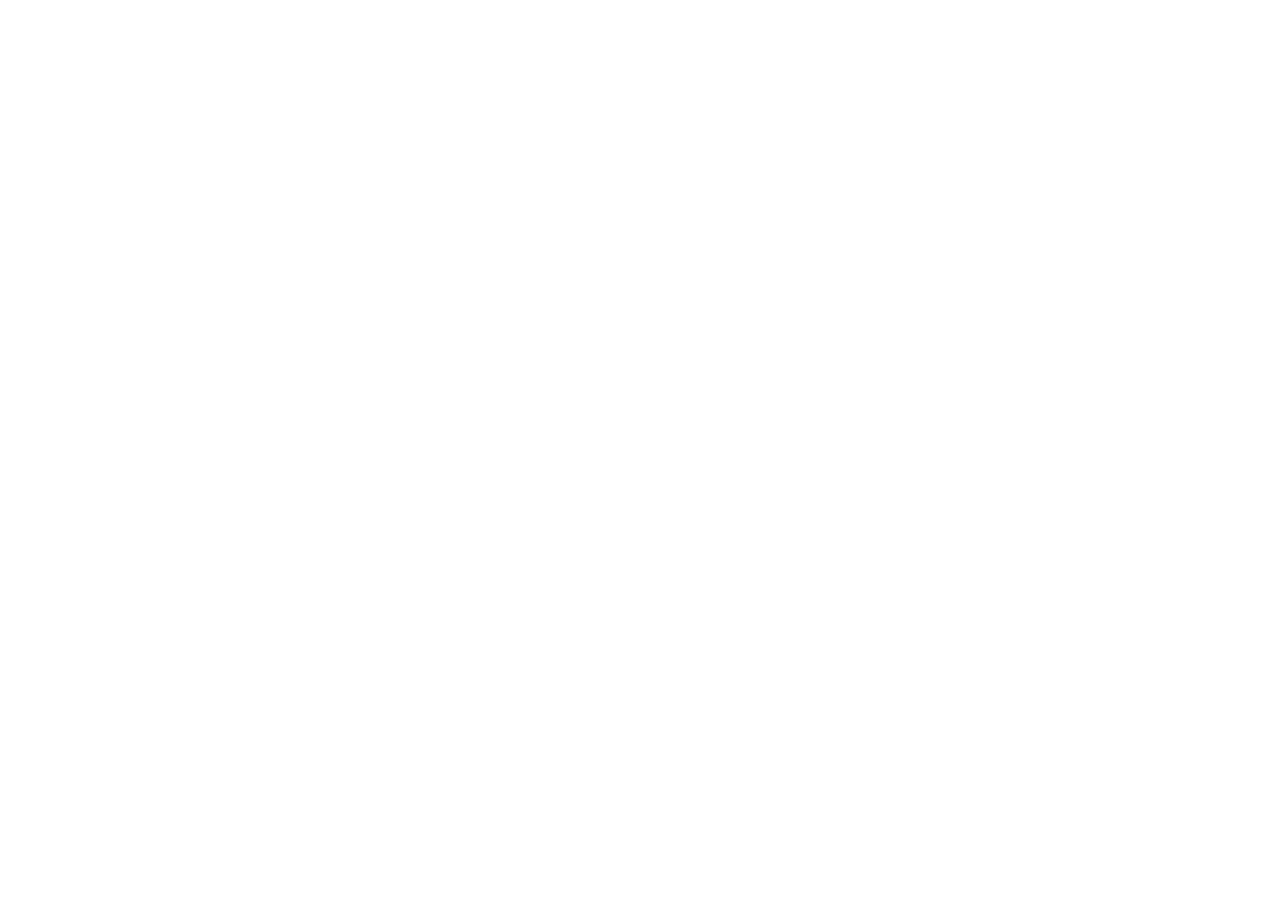
==== index.html @ e9ce58b0 "Add files via upload" ====
<!DOCTYPE html>
<html lang="en">
<head>
    <meta charset="UTF-8">
    <meta http-equiv="X-UA-Compatible" content="IE=edge">
    <meta name="viewport" content="width=device-width, initial-scale=1.0">
    <link rel="stylesheet" href="https://cdn.jsdelivr.net/npm/bootstrap-icons@1.9.1/font/bootstrap-icons.css">
    <title>Document</title>
</head>
<body>
    
</body>
</html>
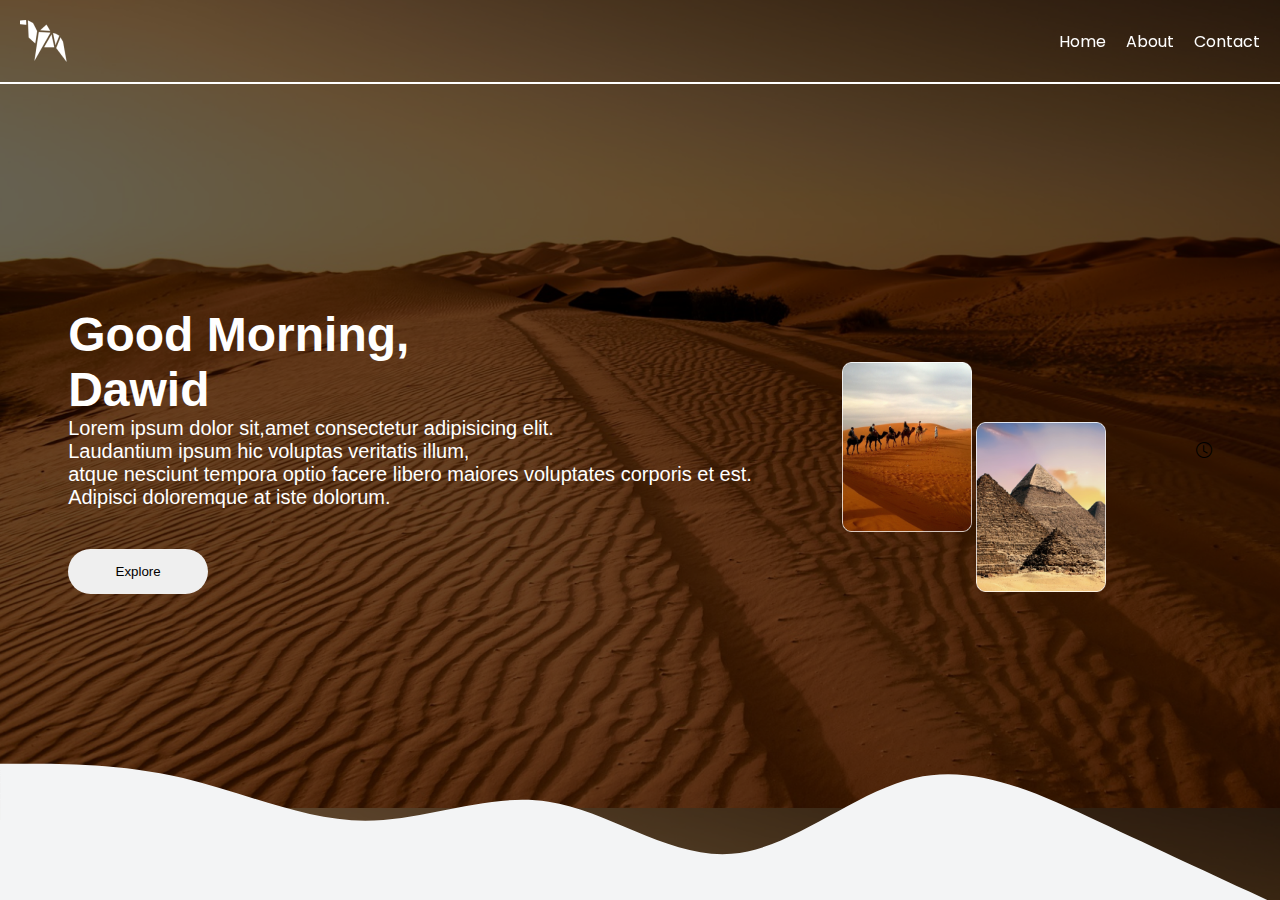
==== commit 63c9b7ed: "Add files via upload" ====
--- a/index.html
+++ b/index.html
@@ -1,13 +1,62 @@
 <!DOCTYPE html>
 <html lang="en">
+
 <head>
+    <link rel="stylesheet" href="./css/main.css" />
     <meta charset="UTF-8">
     <meta http-equiv="X-UA-Compatible" content="IE=edge">
     <meta name="viewport" content="width=device-width, initial-scale=1.0">
     <link rel="stylesheet" href="https://cdn.jsdelivr.net/npm/bootstrap-icons@1.9.1/font/bootstrap-icons.css">
     <title>Document</title>
 </head>
+
 <body>
-    
+
+
+    <header class="nav"> <img class="logo" src="./images/logo.png">
+        <nav class="navi">
+            <ul>
+                <li>Home</li>
+                <li>About</li>
+                <li>Contact</li>
+            </ul>
+        </nav>
+
+        <button class="burgir"><img src="./images/Hamburger.png" alt=""></button>
+    </header>
+    <main class="banner">
+        <div class="opis">
+
+    <div class="powitanie"><b>Good Morning,<br>Dawid</b></div>
+
+            <p class="opis1">Lorem ipsum dolor sit,amet consectetur adipisicing
+                elit. <br>Laudantium ipsum hic voluptas veritatis illum, <br>atque nesciunt tempora optio facere libero
+                maiores
+                voluptates corporis et est. <br>Adipisci doloremque at iste dolorum.</p>
+
+               <div class="przycisk"><button>Explore</button></div> 
+        </div>
+        
+        
+
+        <div class="zdjecia"> <img class="kraj" src="./images/Widget 1.png"> <img class="kraj1"
+                src="./images/Widget 2.png">
+
+        </div>
+
+        <!-- <img class="fala" src="./images/wave.svg" alt=""> -->
+        
+        <div class="fala"></div>
+
+        <div class="zegar"><i class="bi bi-clock"></i></div>
+       
+    </main>
+
+   
+
+
+
+
 </body>
+
 </html>--- a/css/main.css
+++ b/css/main.css
@@ -0,0 +1,115 @@
+@import url("https://fonts.googleapis.com/css2?family=Poppins:wght@200;400;500;700&display=swap");
+header {
+  position: fixed;
+  width: 100%;
+  z-index: 10;
+}
+
+.banner {
+  background-image: url("../images/BG Image.png");
+  min-height: 100vh;
+  display: flex;
+  align-items: center;
+  justify-content: center;
+  gap: 90px;
+  position: relative;
+}
+
+.nav {
+  display: flex;
+  align-items: center;
+  justify-content: space-between;
+  padding: 20px;
+  border-bottom: 2px solid white;
+}
+.nav ul {
+  display: flex;
+  gap: 20px;
+  list-style: none;
+}
+
+li {
+  color: white;
+}
+
+.kraj {
+  height: 170px;
+  width: 130px;
+}
+
+.opis1 {
+  color: white;
+  font-family: "Segoe UI", Tahoma, Geneva, Verdana, sans-serif;
+  font-size: 20px;
+}
+
+button {
+  height: 45px;
+  width: 140px;
+  border-radius: 50px;
+  border: white;
+}
+
+.przycisk {
+  margin-top: 40px;
+}
+
+.kraj1 {
+  top: 60px;
+  height: 170px;
+  width: 130px;
+  position: relative;
+}
+
+.powitanie {
+  color: white;
+  font-family: "Segoe UI", Tahoma, Geneva, Verdana, sans-serif;
+  font-size: 48px;
+}
+
+.fala {
+  position: absolute;
+  width: 100%;
+  bottom: 0px;
+  background-image: url("../images/wave.svg");
+  height: 250px;
+  background-size: cover;
+}
+
+.burgir {
+  background-color: transparent;
+  display: none;
+}
+
+.zegar {
+  position: relative;
+}
+
+@media (max-width: 992px) {
+  .navi {
+    display: none;
+  }
+  .kraj1 {
+    display: none;
+  }
+  .kraj {
+    display: none;
+  }
+  .burgir {
+    display: block;
+  }
+  .ospi1 {
+    padding: 20px;
+  }
+}
+* {
+  margin: 0;
+  padding: 0;
+  box-sizing: border-box;
+}
+
+body {
+  font-family: "Poppins", sans-serif;
+  background-color: black;
+  bottom: 25px;
+}/*# sourceMappingURL=main.css.map */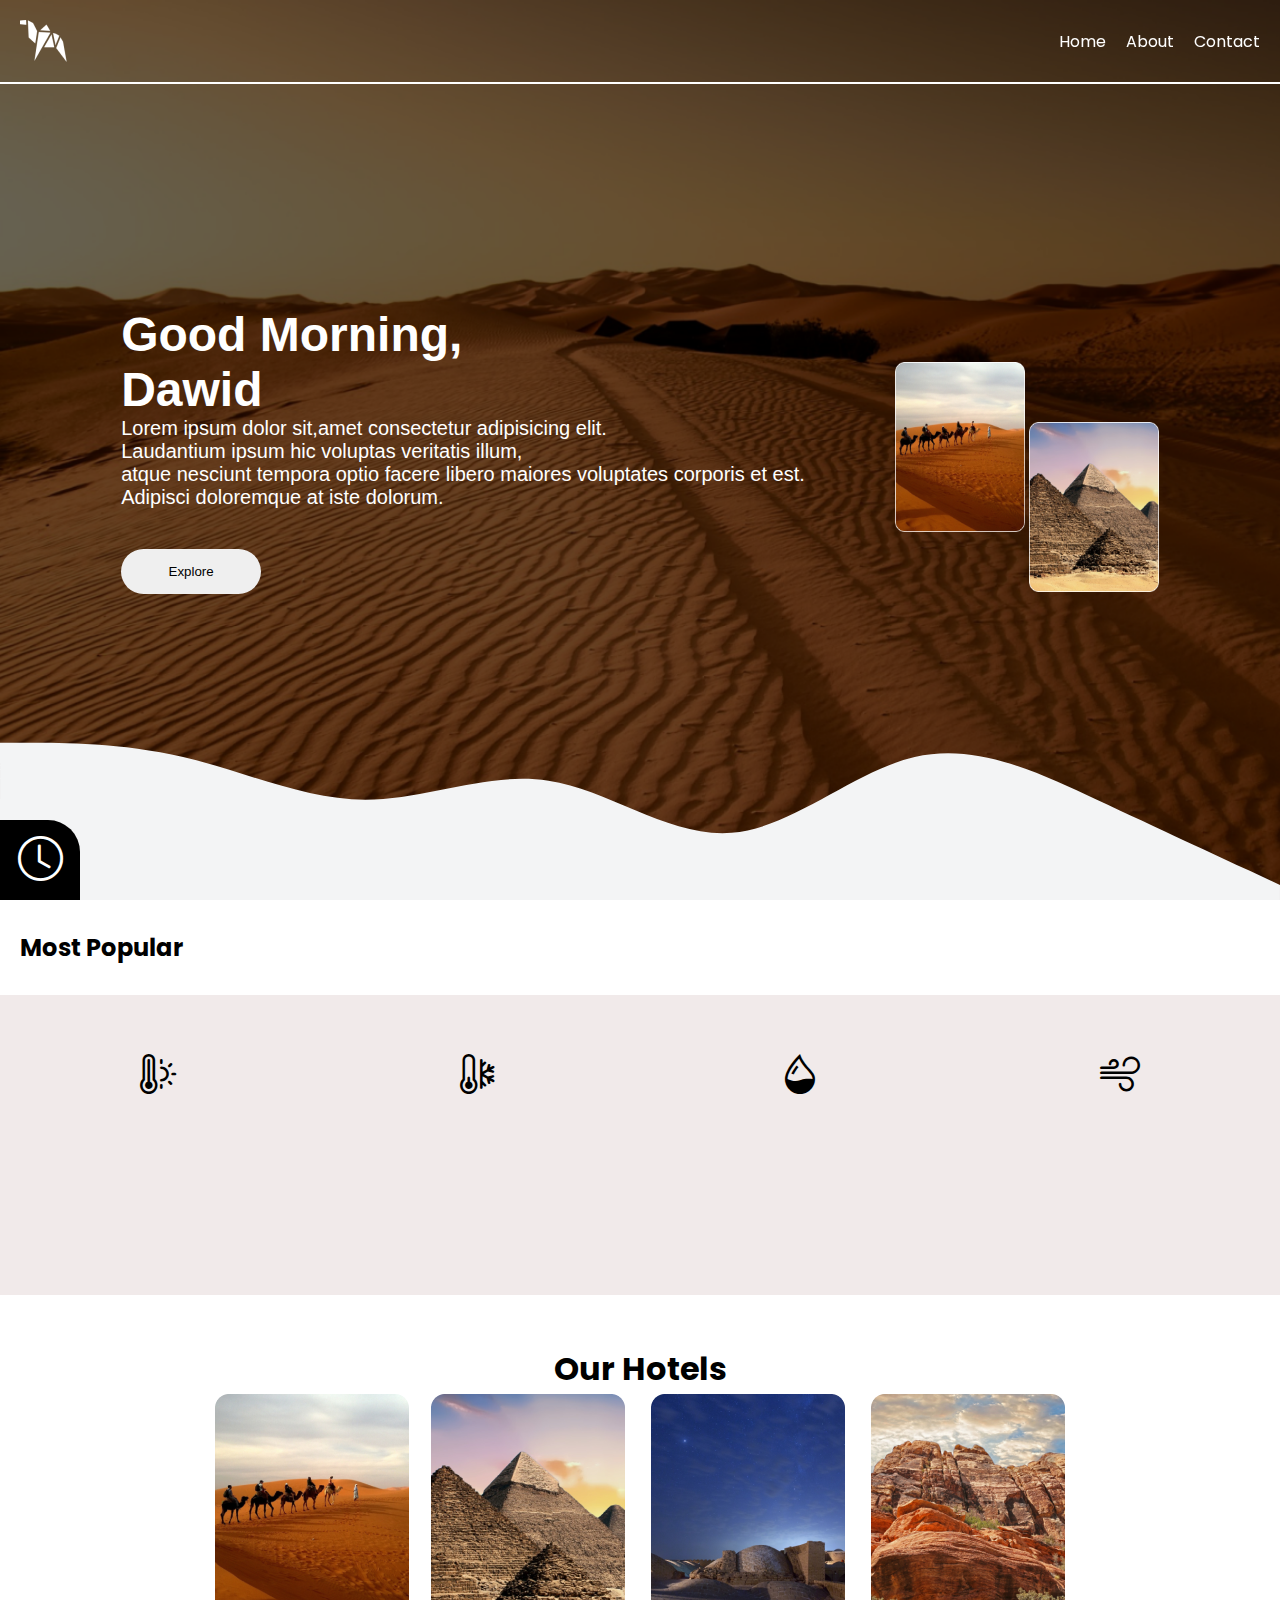
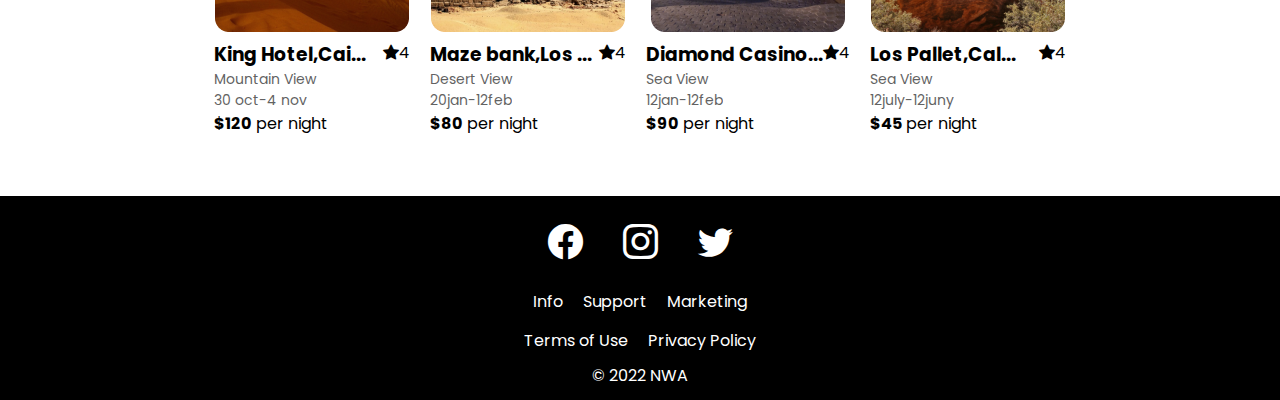
==== commit 198571fb: "Add files via upload" ====
--- a/index.html
+++ b/index.html
@@ -12,9 +12,8 @@
 
 <body>
 
-
-    <header class="nav"> <img class="logo" src="./images/logo.png">
-        <nav class="navi">
+    <header class="nav" id="Header"> <img class="logo" src="./images/logo.png">
+        <nav class="navi" id="Navi">
             <ul>
                 <li>Home</li>
                 <li>About</li>
@@ -22,40 +21,102 @@
             </ul>
         </nav>
 
-        <button class="burgir"><img src="./images/Hamburger.png" alt=""></button>
+        <button class="burgir" id="Burgir"><img src="./images/Hamburger.png" alt=""></button>
     </header>
     <main class="banner">
         <div class="opis">
 
-    <div class="powitanie"><b>Good Morning,<br>Dawid</b></div>
+            <div class="powitanie"><b>Good Morning,<br>Dawid</b></div>
 
             <p class="opis1">Lorem ipsum dolor sit,amet consectetur adipisicing
                 elit. <br>Laudantium ipsum hic voluptas veritatis illum, <br>atque nesciunt tempora optio facere libero
                 maiores
                 voluptates corporis et est. <br>Adipisci doloremque at iste dolorum.</p>
 
-               <div class="przycisk"><button>Explore</button></div> 
+            <div class="przycisk"><button class="buton">Explore</button></div>
         </div>
-        
-        
 
-        <div class="zdjecia"> <img class="kraj" src="./images/Widget 1.png"> <img class="kraj1"
-                src="./images/Widget 2.png">
+        <div class="zdjecia"> <img class="kraj" src="./images/Cairo.png"> <img class="kraj1"
+                src="./images/Giza.png">
 
         </div>
 
-        <!-- <img class="fala" src="./images/wave.svg" alt=""> -->
-        
-        <div class="fala"></div>
+        <div class="fala">
+        </div>
 
-        <div class="zegar"><i class="bi bi-clock"></i></div>
-       
+        <div class="zegar"><i class="bi bi-clock" id="Clock"></i></div>
+        <div class="tlozegarek" id="tlozeg">
+            <p class="data" id="Day"></p>
+            <p class="godzina" id="Hour"></p>
+        </div>
+
     </main>
+    <h3 class="most">Most Popular</h3>
 
-   
+    <div class="wszystkie_zdj" id="Karty">
+    </div>
+    <div class="pogoda">
+
+        <p class="katowice" id="Lokacja"></p>
+
+        <div class="ikonki">
+
+            <div class="ikonki1">
+                <i class="bi bi-thermometer-sun"></i>
+                <p class="stopnie" id="Stopnie"></p>
+            </div>
+
+            <div class="ikonki1">
+                <i class="bi bi-thermometer-snow"></i>
+                <p class="stopnie" id="Stopnie2"></p>
+            </div>
+
+            <div class="ikonki1">
+                <i class="bi bi-droplet-half"></i>
+                <p class="stopnie poprawa" id="Stopnie3"></p>
+            </div>
+
+            <div class="ikonki1">
+                <i class="bi bi-wind"></i>
+                <p class="stopnie" id="Stopnie4"></p>
+
+            </div>
+
+        </div>
+    </div>
+
+    <div class="hotels">
+
+        <h3 class="hotelik">Our Hotels</h3>
+
+        <div class="hotelswrapper" id="Hotelswrapper">
+            
+        </div>
+
+    <footer>
+        <div class="sociale"><i class="bi bi-facebook fb"></i><i class="bi bi-instagram"></i><i class="bi bi-twitter"></i>
+        </div>
 
 
+        <div class="inne">
+            <p class="info">Info</p>
+            <p class="support">Support</p>
+            <p class="Marketing">Marketing</p>
 
+        </div>
+
+        <div class="privacy">
+            <p class="Terms">Terms of Use</p>
+            <p class="Privacy Policy">Privacy Policy</p>
+        </div>
+<div class="c">
+     <p class="c2018">© 2022 NWA </p>
+
+</div>
+
+    </footer>
+
+    <script src="./script.js"> </script>
 
 </body>
 
--- a/css/main.css
+++ b/css/main.css
@@ -7,6 +7,8 @@
 
 .banner {
   background-image: url("../images/BG Image.png");
+  background-repeat: no-repeat;
+  background-size: cover;
   min-height: 100vh;
   display: flex;
   align-items: center;
@@ -21,6 +23,7 @@
   justify-content: space-between;
   padding: 20px;
   border-bottom: 2px solid white;
+  transition: 0.5s;
 }
 .nav ul {
   display: flex;
@@ -72,7 +75,7 @@
   width: 100%;
   bottom: 0px;
   background-image: url("../images/wave.svg");
-  height: 250px;
+  height: 271px;
   background-size: cover;
 }
 
@@ -82,12 +85,205 @@
 }
 
 .zegar {
+  background-color: black;
+  height: 80px;
+  width: 80px;
+  position: fixed;
+  bottom: 0;
+  left: 0;
+  border-top-right-radius: 40%;
+  z-index: 5;
+  line-height: 80px;
+  text-align: center;
+}
+
+.bi-clock {
+  color: white;
+  font-size: 45px;
+  left: 13px;
+  top: 585px;
+  z-index: 5;
+}
+
+.tlozegarek {
+  background-color: #202020;
+  height: 200px;
+  width: 350px;
+  position: fixed;
+  bottom: 0;
+  left: -100%;
+  transition: 0.5s;
+  border-top-right-radius: 6%;
+  box-shadow: 5px 5px 60px;
+  display: flex;
+  flex-direction: column;
+  justify-content: center;
+  align-items: center;
+}
+
+.godzina {
+  color: white;
+  font-size: 24px;
+}
+
+.data {
+  color: grey;
+}
+
+.pogoda {
+  width: 100%;
+  height: 300px;
+  background-color: rgb(241, 234, 234);
+  bottom: 0;
+}
+
+.wszystkie_zdj {
+  display: flex;
+  background-color: white;
+  gap: 20px;
+  padding: 20px;
+  padding-top: 10px;
+}
+
+.most {
+  color: black;
+  font-size: 24px;
+  margin-top: 30px;
+  margin-left: 20px;
+}
+
+.cardinfo {
+  padding: 8px;
+}
+
+.temperatura, .wilgotnosc {
+  display: inline-block;
+}
+
+.card {
+  display: flex;
+  align-items: center;
+  flex: 1;
+  background-color: rgb(238, 231, 231);
+  padding: 10px;
+  border-radius: 5%;
+  box-shadow: 3px 3px 10px;
+}
+
+.card > img {
+  width: 70px;
+}
+
+.katowice {
+  display: flex;
+  align-items: center;
+  justify-content: center;
+  font-size: 40px;
+  padding: 25px;
+}
+
+.ikonki {
+  display: flex;
+  font-size: 40px;
+  justify-content: space-around;
+  text-align: center;
+}
+
+.poprawa {
   position: relative;
+  left: 13px;
+}
+
+.stopnie {
+  color: orangered;
+  font-size: 37px;
+}
+
+.hotels {
+  text-align: center;
+  height: 100px;
+  margin-top: 50px;
+}
+
+.hotelik {
+  font-size: 32px;
+}
+
+.hotelswrapper {
+  display: flex;
+  justify-content: center;
+  gap: 20px;
+  padding-bottom: 60px;
+}
+
+.hotelinfo {
+  display: flex;
+  justify-content: space-between;
+}
+
+.opis_hot {
+  color: #202020;
+  opacity: 70%;
+  display: flex;
+  font-size: 14px;
+}
+
+.cena {
+  display: flex;
+  font-size: 16px;
+}
+
+footer {
+  background-color: black;
+  height: 150px;
+}
+
+.sociale {
+  color: white;
+  padding: 20px;
+  display: flex;
+  justify-content: center;
+  gap: 40px;
+  font-size: 35px;
+}
+
+.inne {
+  color: white;
+  display: flex;
+  justify-content: center;
+  gap: 20px;
+}
+
+.privacy {
+  display: flex;
+  justify-content: center;
+  color: white;
+  gap: 20px;
+  background-color: black;
+  padding-top: 14px;
+}
+
+.c {
+  background-color: black;
+  color: white;
+  padding-bottom: 12px;
+  padding-top: 10px;
 }
 
 @media (max-width: 992px) {
   .navi {
-    display: none;
+    position: fixed;
+    top: 0;
+    background-color: black;
+    font-size: 32px;
+    height: 100%;
+    left: -100%;
+    transition: 0.5s;
+  }
+  ul {
+    display: block !important;
+    padding: 20px;
+    margin-top: 250px;
   }
   .kraj1 {
     display: none;
@@ -98,10 +294,52 @@
   .burgir {
     display: block;
   }
-  .ospi1 {
+  .opis1 {
     padding: 20px;
   }
 }
+.show {
+  left: 0;
+}
+
+.ukryj {
+  left: -100%;
+}
+
+@media (max-width: 992px) {
+  .wszystkie_zdj {
+    flex-direction: column;
+  }
+  .hotelswrapper {
+    flex-direction: column;
+    align-items: center;
+  }
+  .hotelcard {
+    width: 70%;
+    max-width: 350px;
+  }
+  .hotelcard > img {
+    width: 100%;
+  }
+  .przycisk {
+    display: flex;
+    justify-content: center;
+    margin-bottom: 40px;
+  }
+  .banner {
+    gap: 0;
+  }
+  .powitanie {
+    text-align: center;
+  }
+  .opis1 {
+    text-align: center;
+  }
+}
+.inverted {
+  background-color: rgb(124, 120, 120);
+}
+
 * {
   margin: 0;
   padding: 0;
@@ -110,6 +348,5 @@
 
 body {
   font-family: "Poppins", sans-serif;
-  background-color: black;
   bottom: 25px;
 }/*# sourceMappingURL=main.css.map */